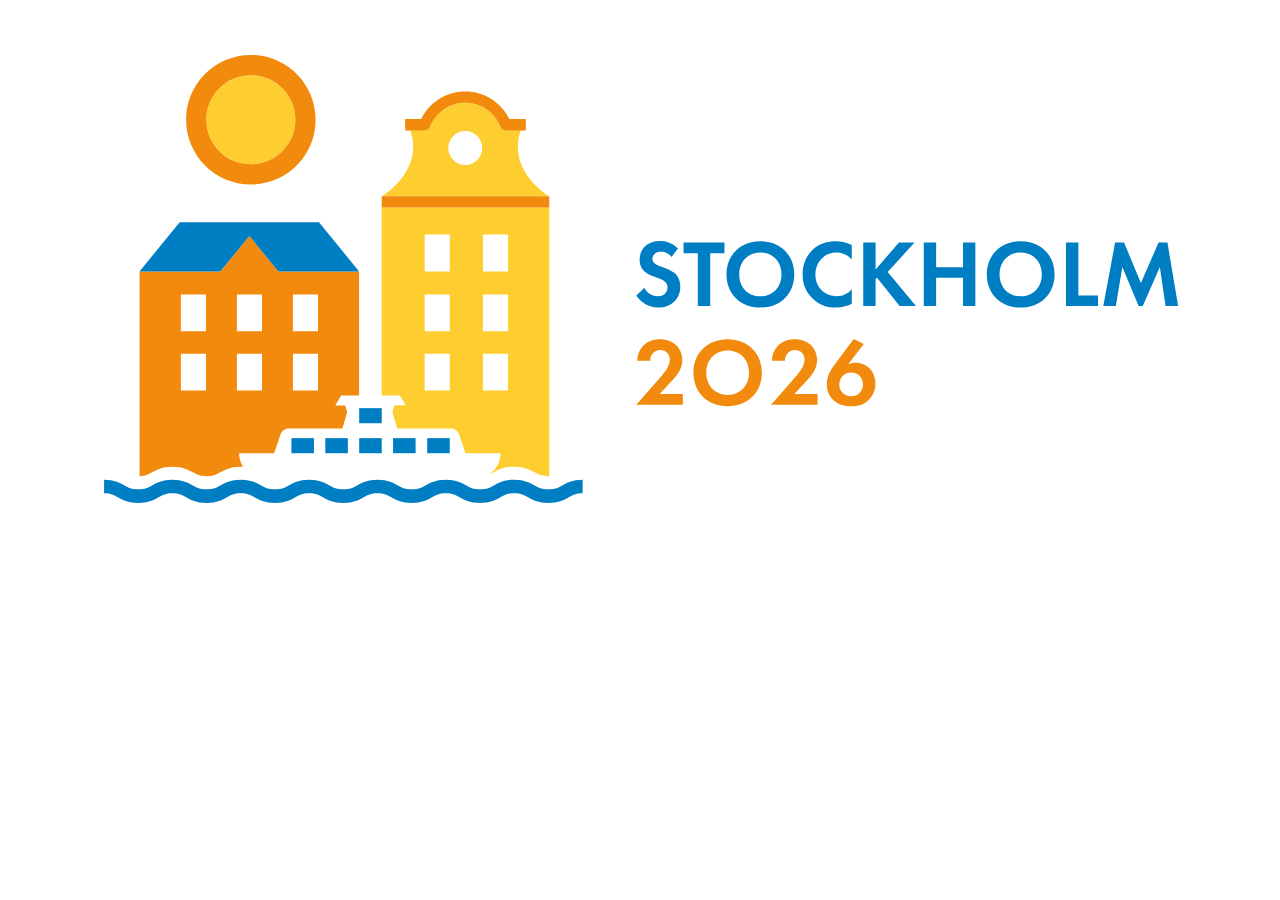
==== index.html @ 161171f0 "First commit" ====
<!DOCTYPE html>
<html lang="en">
    <head>
        <meta charset="UTF-8" />
        <meta name="viewport" content="width=device-width" />
        <title>Flip Example Preset</title>

        <link rel="stylesheet" href="./flip/flip.min.alt2.css" />
    </head>
    <body>

        <!-- START OF FLIP EXAMPLE PRESET -->
        
        <style>
            .tick {
                padding-bottom: 1em;
                font-size: 1rem;
                font-family: -apple-system, BlinkMacSystemFont, 'Segoe UI', Roboto, Oxygen-Sans,
                    Ubuntu, Cantarell, 'Helvetica Neue', sans-serif;
            }

            .tick-label {
                font-size: 0.375em;
                text-align: center;
            }

            .tick-group {
                margin: 0 0.35em;
                text-align: center;
            }
        </style>
<div class="bg"></div>
        <div class="countdown-container">
            
            <div class="tick" data-did-init="handleTickInit">
                <div
                    data-repeat="true"
                    data-layout="horizontal center fit"
                    data-transform="preset(d, h, m, s) -> delay"
                >
                    <div class="tick-group">
                        <div
                            data-key="value"
                            data-repeat="true"
                            data-transform="pad(00) -> split -> delay"
                        >
                            <span data-view="flip"></span>
                        </div>

                        <span data-key="label" data-view="text" class="tick-label"></span>
                    </div>
                </div>
            </div>
        </div>
        <script>
            function handleTickInit(tick) {

        var locale = {
            YEAR_PLURAL: 'År',
            YEAR_SINGULAR: 'År',
            MONTH_PLURAL: 'Månader',
            MONTH_SINGULAR: 'Måned',
            WEEK_PLURAL: 'Veckor',
            WEEK_SINGULAR: 'Vecka',
            DAY_PLURAL: 'Dagar',
            DAY_SINGULAR: 'Dag',
            HOUR_PLURAL: 'Timmar',
            HOUR_SINGULAR: 'Timme',
            MINUTE_PLURAL: 'Minuter',
            MINUTE_SINGULAR: 'Minut',
            SECOND_PLURAL: 'Sekunder',
            SECOND_SINGULAR: 'Sekund',
            MILLISECOND_PLURAL: 'Millisekunder',
            MILLISECOND_SINGULAR: 'Millisekund'
        };

        for (var key in locale) {
            if (!locale.hasOwnProperty(key)) { continue; }
            tick.setConstant(key, locale[key]);
        }


                var nextYear = new Date().getFullYear() + 1;

                Tick.count.down('2026-07-03 09:20:00').onupdate = function (value) {
                    tick.value = value;
                };
            }
        </script>

        <!-- END OF FLIP EXAMPLE PRESET -->

        <script src="../dist/flip.min.js"></script>
        
    </body>
</html>
---- flip/flip.min.alt2.css ----
html, body { height: 100%; margin: 0; background: #fff; } 

.bg {
  position: fixed;
  top: 0; right: 0; bottom: 20em; left: 0;
  background: url("../assets/Logo_IC_Stockholm_2026_Horisontal_Original.svg")
              center / contain no-repeat;
  opacity: 1;
  pointer-events: none;
  z-index: 0;
  size: 00% 50%;


}



.countdown-container {
  position: fixed;
  top: 75%;
  left: 50%;
  transform: translate(-50%, -50%);

  width: 70%;          /* 80 % av skärmens bredd */

  display: display-internal;  /* flex; */
  justify-content: center;

  z-index: 1;
}

/* Viktigt: se till att ditt innehåll hamnar ovanpå */
.tick, .wrap, .overlay {
  position: relative;
  z-index: 1;
}


.tick {
	box-sizing: border-box;
	-webkit-user-select: none;
	-moz-user-select: none;
	-ms-user-select: none;
	user-select: none;
	cursor: default;
	position: relative;
	z-index: 1;
	line-height: 1.4
}

.tick * {
	box-sizing: inherit
}

.tick [data-view] {
	max-width: 100%
}

.tick span[data-view] {
	display: inline-block
}

.tick .tick-credits {
	position: absolute;
	right: 0;
	bottom: 0;
	opacity: .0;
	text-decoration: none;
	font-size: 11px;
	color: inherit
}

.tick [data-layout~=pad] {
	margin: -.25em
}

.tick [data-layout~=pad]>* {
	margin: .25em
}

.tick [data-layout~=horizontal] {
	display: -ms-flexbox;
	display: flex;
	-ms-flex-direction: row;
	flex-direction: row;
	-ms-flex-pack: center;
	justify-content: center
}

.tick [data-layout~=horizontal][data-layout~=baseline] {
	-ms-flex-align: baseline;
	align-items: baseline
}

.tick [data-layout~=horizontal][data-layout~=center] {
	-ms-flex-pack: center;
	justify-content: center
}

.tick [data-layout~=horizontal][data-layout~=right] {
	-ms-flex-pack: end;
	justify-content: flex-end
}

.tick [data-layout~=horizontal][data-layout~=left] {
	-ms-flex-pack: start;
	justify-content: flex-start
}

.tick [data-layout~=horizontal][data-layout~=fill],
.tick [data-layout~=horizontal][data-layout~=stretch] {
	-ms-flex-line-pack: stretch;
	align-content: stretch;
	-ms-flex-wrap: nowrap;
	flex-wrap: nowrap
}

.tick [data-layout~=horizontal][data-layout~=fill]>*,
.tick [data-layout~=horizontal][data-layout~=stretch]>* {
	-ms-flex: 1 0 0px;
	flex: 1 0 0;
	width: 100%
}

.tick [data-layout~=horizontal][data-layout~=multi-line] {
	-ms-flex-wrap: wrap;
	flex-wrap: wrap
}

.tick [data-layout~=horizontal][data-layout~=fit] {
	display: -ms-inline-flexbox;
	display: inline-flex;
	-ms-flex-wrap: nowrap;
	flex-wrap: nowrap;
	-ms-flex-line-pack: center;
	align-content: center;
	white-space: nowrap;
	-ms-flex-pack: start;
	justify-content: flex-start
}

.tick [data-layout~=vertical] {
	display: -ms-flexbox;
	display: flex;
	-ms-flex-direction: column;
	flex-direction: column;
	-ms-flex-align: center;
	align-items: center
}

.tick [data-layout~=vertical][data-layout~=top] {
	-ms-flex-pack: start;
	justify-content: flex-start
}

.tick [data-layout~=vertical][data-layout~=bottom] {
	-ms-flex-pack: end;
	justify-content: flex-end;
	min-height: 100%
}

.tick [data-layout~=vertical][data-layout~=middle] {
	-ms-flex-pack: center;
	justify-content: center;
	min-height: 100%
}

.tick [data-layout~=vertical][data-layout~=left] {
	-ms-flex-align: start;
	align-items: flex-start
}

.tick [data-layout~=vertical][data-layout~=right] {
	-ms-flex-align: end;
	align-items: flex-end
}

.tick [data-layout~=vertical][data-layout~=center] {
	text-align: center
}

.tick [data-layout~=vertical][data-layout~=fill],
.tick [data-layout~=vertical][data-layout~=stretch] {
	-ms-flex-align: stretch;
	align-items: stretch;
	min-height: 100%
}

.tick [data-layout~=vertical][data-layout~=fill]>*,
.tick [data-layout~=vertical][data-layout~=stretch]>* {
	-ms-flex: 1 0 0px;
	flex: 1 0 0
}

.tick [data-layout~=vertical]>*+* {
	margin-top: .5em
}

.tick [data-layout~=overlay] {
	position: relative
}

.tick [data-layout~=overlay]>* {
	margin: 0
}

.tick [data-layout~=overlay][data-layout~=center] {
	text-align: center
}

.tick [data-layout~=overlay][data-layout~=left] {
	text-align: left
}

.tick [data-layout~=overlay][data-layout~=right] {
	text-align: right
}

.tick [data-layout~=overlay]>[data-overlay=fill],
.tick [data-layout~=overlay]>[data-overlay=stretch] {
	position: absolute;
	left: 0;
	right: 0;
	top: 0;
	bottom: 0
}

.tick [data-layout~=overlay]>[data-overlay=center] {
	display: -ms-flexbox;
	display: flex;
	-ms-flex-align: center;
	align-items: center;
	-ms-flex-pack: center;
	justify-content: center;
	position: absolute;
	left: 0;
	right: 0;
	top: 0;
	bottom: 0
}

.tick-flip {
	position: relative;
	text-align: center
}

.tick-flip * {
	border-radius: inherit;
	white-space: pre;
	letter-spacing: inherit;
	text-indent: inherit
}

.tick-flip-front {
	border-bottom-left-radius: 0;
	border-bottom-right-radius: 0
}

.tick-flip-back {
	border-top-left-radius: 0;
	border-top-right-radius: 0
}

.tick-flip-spacer {
	display: block;
	visibility: hidden
}

.tick-flip-shadow {
	position: absolute;
	left: 1px;
	right: 1px;
	top: 1px;
	bottom: 1px;
	color: transparent !important;
	background: transparent !important
}

.tick-flip-shadow-top {
	bottom: calc(50% - 1px)
}

.tick-flip-shadow-bottom {
	top: calc(50% + 1px)
}

.tick-flip-card-shadow {
	position: absolute;
	left: .15em;
	right: .15em;
	bottom: .125em;
	height: .5em;
	background-color: transparent;
	border-radius: 0;
	opacity: 0;
	transform-origin: 0 100%;
	box-shadow: 0 .125em .25em rgba(0, 0, 0, .5), 0 .125em .5em rgba(0, 0, 0, .75);
	z-index: 0
}

.tick-flip-card {
	position: absolute;
	z-index: 1;
	left: 0;
	top: 0;
	width: 100%;
	height: 100%;
	perspective: 4em
}

.tick-flip-panel-back,
.tick-flip-panel-front {
	position: absolute;
	left: 0;
	width: 100%;
	height: 51%;
	-webkit-backface-visibility: hidden;
	backface-visibility: hidden;
	transform-style: preserve-3d
}

.tick-flip-panel-back-text,
.tick-flip-panel-front-text {
	position: absolute;
	left: -1px;
	top: 0;
	right: -1px;
	height: 100%;
	overflow: hidden
}

.tick-flip-panel-text-wrapper {
	position: absolute;
	left: 0;
	top: 0;
	right: 0;
	height: 100%
}

.tick-flip-panel-back-text .tick-flip-panel-text-wrapper {
	height: 200%;
	top: -100%
}

.tick-flip-panel-front {
	transform-origin: center bottom;
	top: 0;
	z-index: 2;
	box-shadow: inset 0 1px hsla(0, 0%, 100%, .05)
}

.tick-flip-panel-back {
	transform-origin: center top;
	top: 50%;
	z-index: 1;
	box-shadow: inset 0 -1px rgba(0, 0, 0, .1)
}

.tick-flip-panel-back:after {
	z-index: 1;
	content: "";
	position: absolute;
	left: 0;
	top: 0;
	width: 100%;
	height: 100%;
	background-image: linear-gradient(180deg, rgba(0, 0, 0, .3) 1px, rgba(0, 0, 0, .15) 0, transparent 30%)
}

.tick-flip-panel-back-shadow {
	z-index: 2
}

.tick-flip-panel-back-highlight {
	z-index: 3
}

.tick-flip-panel-back-highlight,
.tick-flip-panel-back-shadow {
	border-bottom-left-radius: inherit;
	border-bottom-right-radius: inherit
}

.tick-flip-panel-back-highlight,
.tick-flip-panel-back-shadow,
.tick-flip-panel-front-shadow {
	position: absolute;
	left: 0;
	top: 0;
	right: 0;
	bottom: 0;
	opacity: 0
}

.tick-flip-panel-front-shadow {
	background-image: linear-gradient(0deg, rgba(0, 0, 0, .8), rgba(0, 0, 0, .3))
}

.tick-flip-panel-back-shadow {
	background-image: linear-gradient(180deg, rgba(0, 0, 0, .7), rgba(0, 0, 0, .5))
}

.tick-flip-panel-back-highlight {
	background-image: linear-gradient(180deg, hsla(0, 0%, 100%, .15), hsla(0, 0%, 100%, .3))
}

.tick [data-style*="shadow:inner"],
.tick [data-style*="shadow:inner"] .tick-flip-card-shadow,
.tick [data-style*="shadow:none"] .tick-flip-card-shadow,
.tick [data-style*="shadow:none"] .tick-flip-panel-back,
.tick [data-style*="shadow:none"] .tick-flip-panel-front,
.tick [data-style*="shadow:none"] .tick-flip-shadow {
	box-shadow: none
}

.tick [data-style*="shadow:none"] .tick-flip-back:after,
.tick [data-style*="shadow:none"] .tick-flip-panel-back-shadow,
.tick [data-style*="shadow:none"] .tick-flip-panel-back-text:after,
.tick [data-style*="shadow:none"] .tick-flip-panel-front-shadow {
	background-image: none
}

.tick [data-style*="rounded:none"] {
	border-radius: 0
}

.tick [data-style*="rounded:panels"] .tick-flip-front,
.tick [data-style*="rounded:panels"] .tick-flip-shadow-bottom {
	border-bottom-left-radius: inherit;
	border-bottom-right-radius: inherit
}

.tick [data-style*="rounded:panels"] .tick-flip-back,
.tick [data-style*="rounded:panels"] .tick-flip-panel-back:after,
.tick [data-style*="rounded:panels"] .tick-flip-shadow-top {
	border-top-left-radius: inherit;
	border-top-right-radius: inherit
}

.tick-flip {
	margin-left: .0625em;
	margin-right: .0625em;
	min-width: 1.125em;
	border-radius: .125em;
	letter-spacing: .25em;
	text-indent: .25em
}

.tick-flip-panel {
	color: #edebeb;
	background-color: #333232
}

.tick-flip-shadow {
	box-shadow: 0 .125em .3125em rgba(0, 0, 0, .25), 0 .02125em .06125em rgba(0, 0, 0, .25)
}
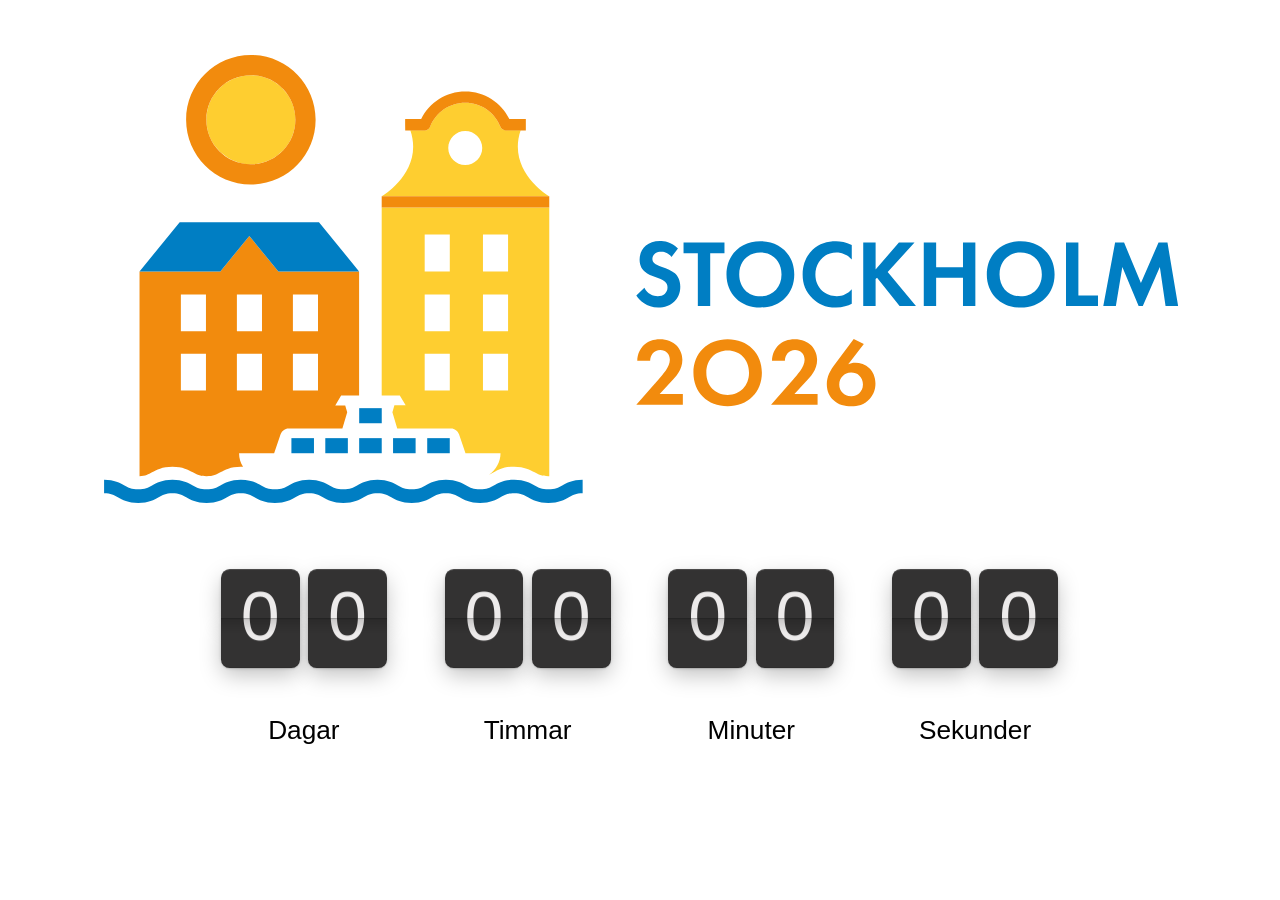
==== commit 0e417748: "Update script source path for flip.min.js" ====
--- a/index.html
+++ b/index.html
@@ -90,7 +90,7 @@
 
         <!-- END OF FLIP EXAMPLE PRESET -->
 
-        <script src="../dist/flip.min.js"></script>
+        <script src="../flip/flip.min.js"></script>
         
     </body>
 </html>
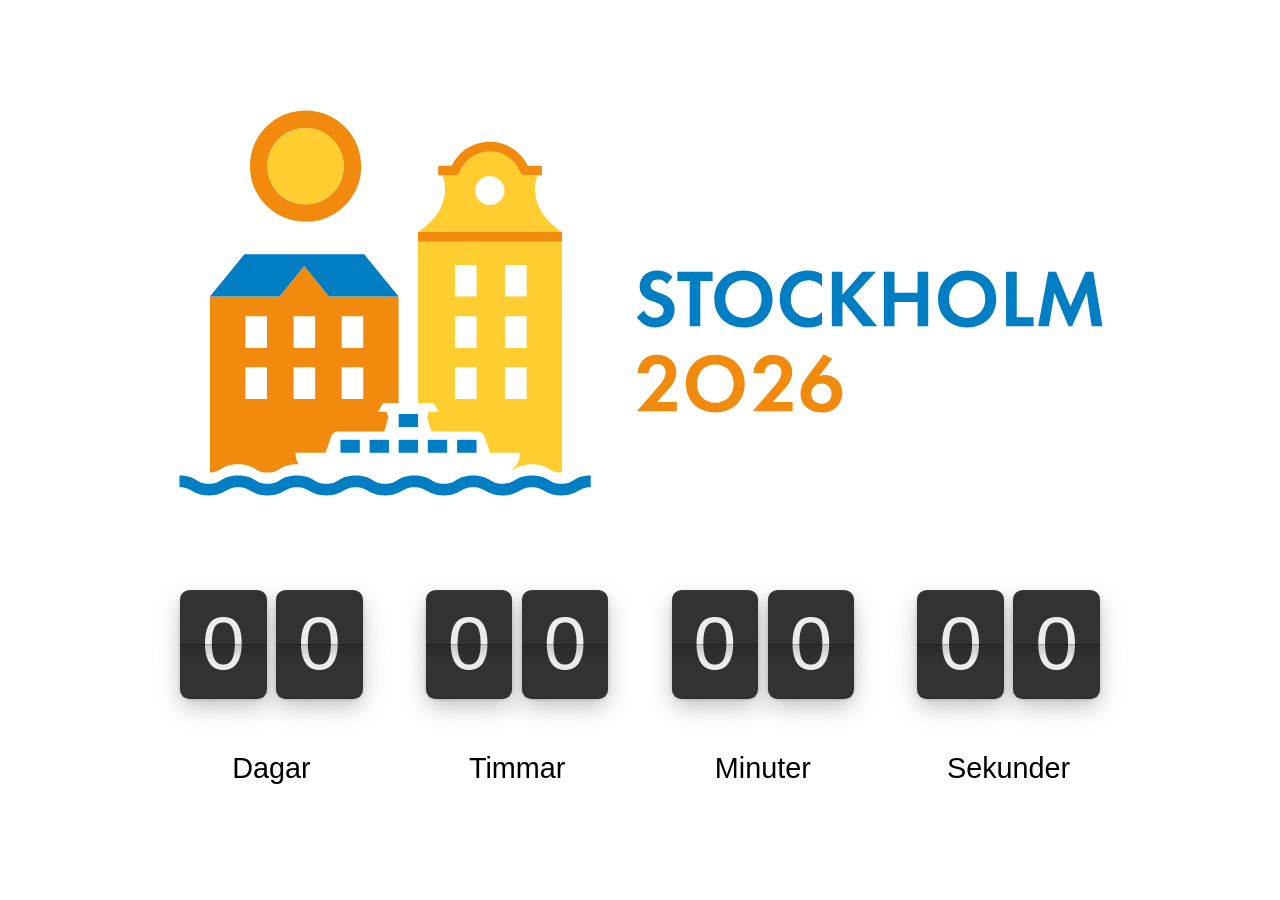
==== commit bdb030ef: "New CSS" ====
--- a/index.html
+++ b/index.html
@@ -8,13 +8,10 @@
         <link rel="stylesheet" href="./flip/flip.min.alt2.css" />
     </head>
     <body>
-
-        <!-- START OF FLIP EXAMPLE PRESET -->
-        
-        <style>
+                <style>
             .tick {
                 padding-bottom: 1em;
-                font-size: 1rem;
+  
                 font-family: -apple-system, BlinkMacSystemFont, 'Segoe UI', Roboto, Oxygen-Sans,
                     Ubuntu, Cantarell, 'Helvetica Neue', sans-serif;
             }
@@ -29,9 +26,13 @@
                 text-align: center;
             }
         </style>
-<div class="bg"></div>
+    <main class="page">
+        <section class="top">
+        <div class="logo"></div>
+        </section>
+
+        <section class="bottom">
         <div class="countdown-container">
-            
             <div class="tick" data-did-init="handleTickInit">
                 <div
                     data-repeat="true"
@@ -51,7 +52,15 @@
                     </div>
                 </div>
             </div>
+
         </div>
+  
+        </section>
+  </main>
+
+
+
+
         <script>
             function handleTickInit(tick) {
 
@@ -59,19 +68,19 @@
             YEAR_PLURAL: 'År',
             YEAR_SINGULAR: 'År',
             MONTH_PLURAL: 'Månader',
-            MONTH_SINGULAR: 'Måned',
+            MONTH_SINGULAR: 'Månader',
             WEEK_PLURAL: 'Veckor',
-            WEEK_SINGULAR: 'Vecka',
+            WEEK_SINGULAR: 'Veckor',
             DAY_PLURAL: 'Dagar',
-            DAY_SINGULAR: 'Dag',
+            DAY_SINGULAR: 'Dagar',
             HOUR_PLURAL: 'Timmar',
-            HOUR_SINGULAR: 'Timme',
+            HOUR_SINGULAR: 'Timmar',
             MINUTE_PLURAL: 'Minuter',
-            MINUTE_SINGULAR: 'Minut',
+            MINUTE_SINGULAR: 'Minuter',
             SECOND_PLURAL: 'Sekunder',
-            SECOND_SINGULAR: 'Sekund',
+            SECOND_SINGULAR: 'Sekunder',
             MILLISECOND_PLURAL: 'Millisekunder',
-            MILLISECOND_SINGULAR: 'Millisekund'
+            MILLISECOND_SINGULAR: 'Millisekunder'
         };
 
         for (var key in locale) {
@@ -82,7 +91,7 @@
 
                 var nextYear = new Date().getFullYear() + 1;
 
-                Tick.count.down('2026-07-03 09:20:00').onupdate = function (value) {
+                Tick.count.down('2026-07-03 12:20:00').onupdate = function (value) {
                     tick.value = value;
                 };
             }
@@ -90,7 +99,7 @@
 
         <!-- END OF FLIP EXAMPLE PRESET -->
 
-        <script src="../flip/flip.min.js"></script>
+        <script src="./flip/flip.min.js"></script>
         
     </body>
 </html>
--- a/flip/flip.min.alt2.css
+++ b/flip/flip.min.alt2.css
@@ -1,40 +1,51 @@
-html, body { height: 100%; margin: 0; background: #fff; } 
-
-.bg {
-  position: fixed;
-  top: 0; right: 0; bottom: 20em; left: 0;
+html, body {
+  height: 100%;
+  margin: 0;
+  background: #fff;
+}
+
+.page {
+  height: 100vh;
+  display: grid;
+  grid-template-rows: 2fr 1fr; /* ~67% / 33% */
+}
+
+/* ÖVRE: logga centrerad horisontellt, “ankrad” i botten */
+.top {
+  display: flex;
+  justify-content: center;   /* centrerad i sidled */
+  align-items: flex-end;     /* align mot sektionens nedre kant */
+  padding: clamp(12px, 2vh, 24px);
+  box-sizing: border-box;
+}
+
+/* Logo fyller uppåt inom top-sektionen */
+.logo {
+  width: min(92vw, 1100px);
+  height: 100%;
   background: url("../assets/Logo_IC_Stockholm_2026_Horisontal_Original.svg")
-              center / contain no-repeat;
-  opacity: 1;
-  pointer-events: none;
-  z-index: 0;
-  size: 00% 50%;
-
-
-}
-
-
+              center bottom / contain no-repeat;
+}
+
+/* NEDRE: countdown centrerad horisontellt, “ankrad” i toppen */
+.bottom {
+  display: flex;
+  justify-content: center;  /* centrerad i sidled */
+  align-items: flex-start;  /* align mot sektionens övre kant */
+  padding: clamp(12px, 2vh, 24px);
+  box-sizing: border-box;
+}
 
 .countdown-container {
-  position: fixed;
-  top: 75%;
-  left: 50%;
-  transform: translate(-50%, -50%);
-
-  width: 70%;          /* 80 % av skärmens bredd */
-
-  display: display-internal;  /* flex; */
+  width: min(80vw, 1200px);
+  display: flex;
   justify-content: center;
-
-  z-index: 1;
-}
-
-/* Viktigt: se till att ditt innehåll hamnar ovanpå */
-.tick, .wrap, .overlay {
-  position: relative;
-  z-index: 1;
-}
-
+}
+
+/* valfritt: finjustera storlek på tick på olika skärmar */
+.tick {
+  font-size: clamp(2.2rem, 9vh, 4.8rem);
+}
 
 .tick {
 	box-sizing: border-box;
